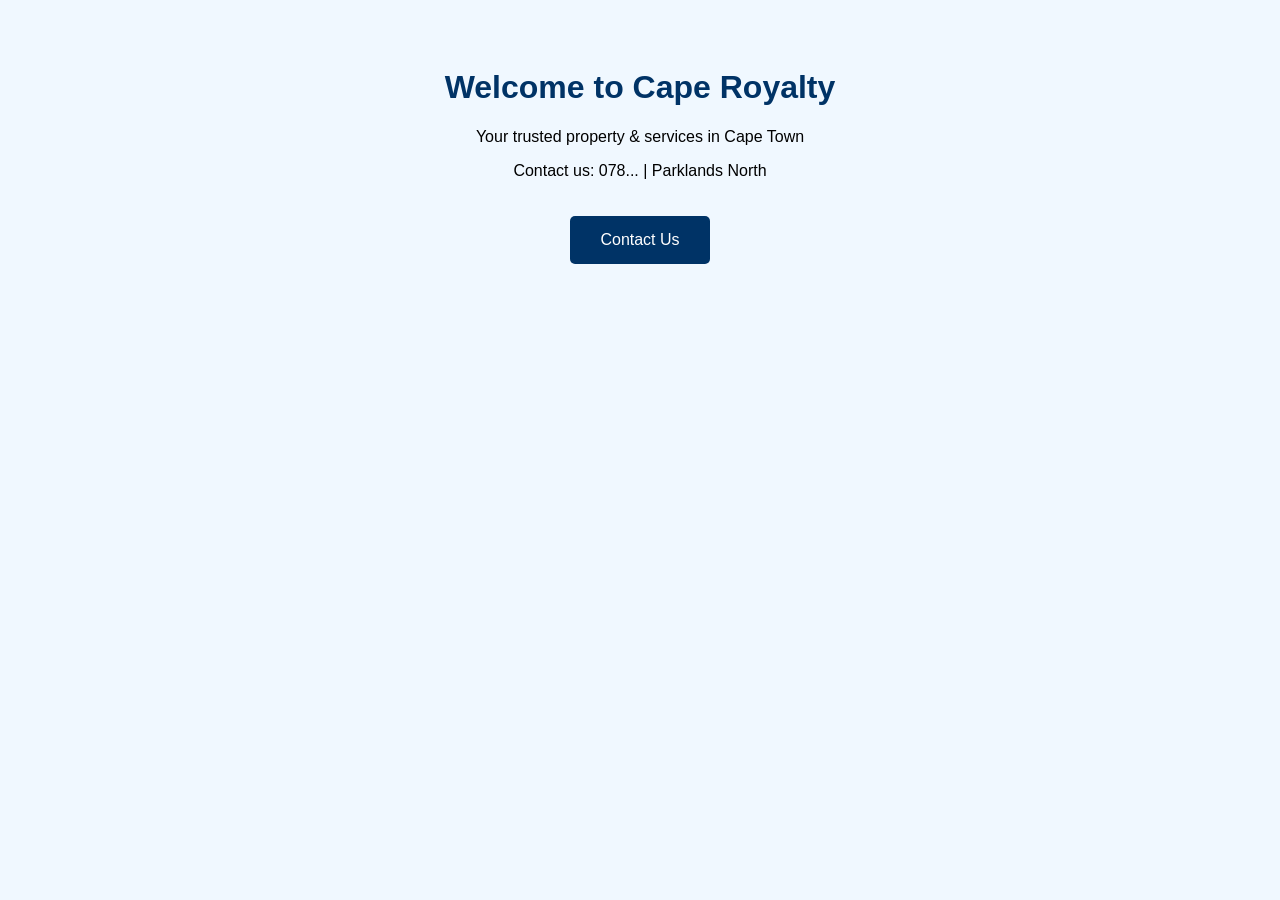
==== index.html @ aa7a1194 "Create index.html" ====
<!DOCTYPE html>
<html>
<head>
  <title>Cape Royalty - Cape Town</title>
  <meta name="viewport" content="width=device-width, initial-scale=1">
  <style>
    body { font-family: Arial; text-align: center; padding: 40px; background: #f0f8ff; }
    h1 { color: #003366; }
    .btn { background: #003366; color: white; padding: 15px 30px; text-decoration: none; border-radius: 5px; display: inline-block; margin-top: 20px; }
  </style>
</head>
<body>
  <h1>Welcome to Cape Royalty</h1>
  <p>Your trusted property & services in Cape Town</p>
  <p>Contact us: 078... | Parklands North</p>
  <a class="btn" href="#">Contact Us</a>
</body>
</html>
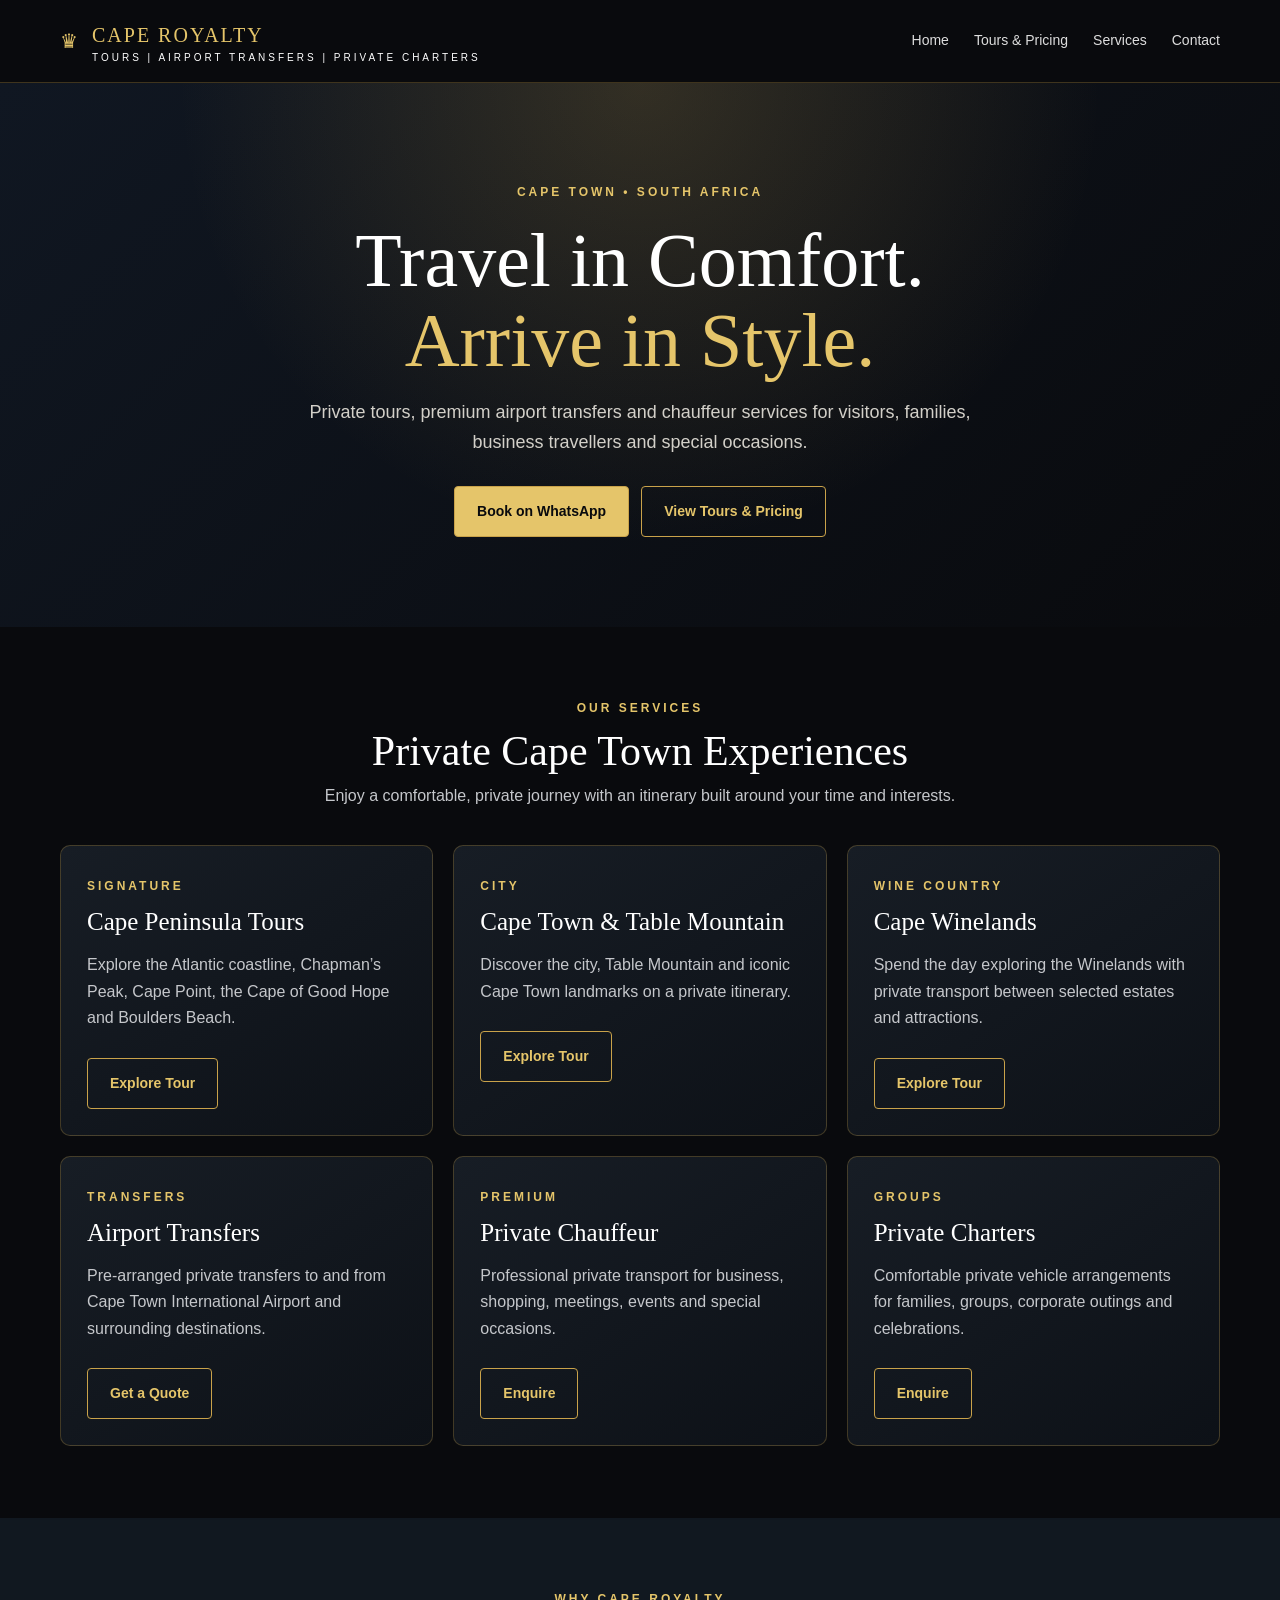
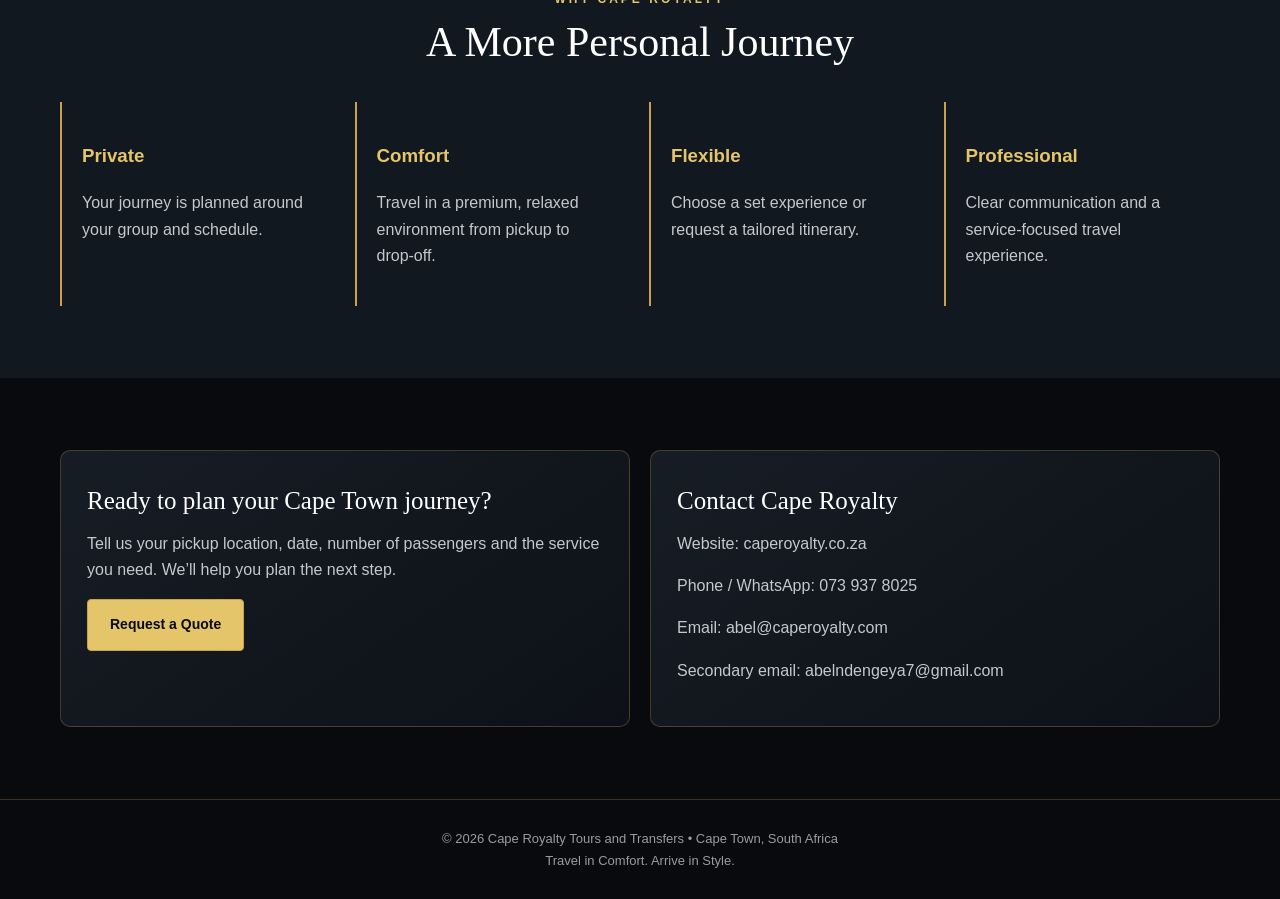
==== commit 25a0f40a: "Add files via upload" ====
--- a/index.html
+++ b/index.html
@@ -1,18 +1,29 @@
 <!DOCTYPE html>
-<html>
-<head>
-  <title>Cape Royalty - Cape Town</title>
-  <meta name="viewport" content="width=device-width, initial-scale=1">
-  <style>
-    body { font-family: Arial; text-align: center; padding: 40px; background: #f0f8ff; }
-    h1 { color: #003366; }
-    .btn { background: #003366; color: white; padding: 15px 30px; text-decoration: none; border-radius: 5px; display: inline-block; margin-top: 20px; }
-  </style>
-</head>
+<html lang="en"><head><meta charset="UTF-8"><meta name="viewport" content="width=device-width,initial-scale=1.0">
+<title>Cape Royalty Tours and Transfers | Cape Town</title>
+<meta name="description" content="Cape Royalty Tours and Transfers offers private Cape Town tours, airport transfers and chauffeur services.">
+<style>
+:root{--gold:#c9a24a;--gold2:#e5c56a;--ink:#090a0d;--panel:#151a21;--muted:#c5c7cb;--line:rgba(201,162,74,.28)}*{box-sizing:border-box}html{scroll-behavior:smooth}body{margin:0;background:var(--ink);color:#fff;font:16px/1.65 Arial,Helvetica,sans-serif}a{color:inherit;text-decoration:none}.wrap{width:min(1160px,92%);margin:auto}.nav{border-bottom:1px solid var(--line);background:#090a0d}.navin{min-height:82px;display:flex;align-items:center;justify-content:space-between;gap:20px}.brand{display:flex;align-items:center;gap:12px;color:var(--gold2);font-family:Georgia,serif;font-size:20px;letter-spacing:2px}.brand small{display:block;color:#fff;font:10px Arial;letter-spacing:3px}.links{display:flex;gap:25px;color:#ddd;font-size:14px}.links a:hover{color:var(--gold2)}.hero{padding:100px 0 90px;text-align:center;background:radial-gradient(circle at 50% 0,rgba(201,162,74,.2),transparent 55%),linear-gradient(135deg,#101722,#090a0d)}.eyebrow,.tag{color:var(--gold2);font-size:12px;letter-spacing:3px;text-transform:uppercase;font-weight:bold}.hero h1{font:clamp(42px,7vw,76px)/1.05 Georgia,serif;margin:18px 0}.gold{color:var(--gold2)}.hero p{max-width:720px;margin:0 auto 28px;color:#d3d0c9;font-size:18px}.actions{display:flex;justify-content:center;gap:12px;flex-wrap:wrap}.btn{display:inline-block;padding:13px 22px;border:1px solid var(--gold);border-radius:4px;font-weight:bold;font-size:14px}.btn-gold{background:var(--gold2);color:#090a0d}.btn-outline{color:var(--gold2)}.section{padding:72px 0}.dark{background:#111820}.section-head{text-align:center;margin:0 auto 36px}.section-head h2{font:42px Georgia,serif;margin:8px 0}.section-head p{max-width:700px;margin:auto;color:var(--muted)}.grid{display:grid;grid-template-columns:repeat(3,1fr);gap:20px}.card,.panel{background:linear-gradient(145deg,#171d25,#0d1117);border:1px solid var(--line);border-radius:10px;padding:26px}.card h3,.panel h3{font:25px Georgia,serif;margin:10px 0}.card p,.panel p{color:#c5c7cb}.card .btn{margin-top:10px}.features{display:grid;grid-template-columns:repeat(4,1fr);gap:18px}.feature{padding:20px;border-left:2px solid var(--gold)}.feature h3{color:var(--gold2)}.feature p{color:var(--muted)}.two{display:grid;grid-template-columns:1fr 1fr;gap:20px}.footer{padding:28px 0;text-align:center;color:#9b9b9b;border-top:1px solid var(--line);font-size:13px}
+@media(max-width:760px){.links{display:none}.hero{padding:70px 0}.grid,.features,.two{grid-template-columns:1fr}.section{padding:54px 0}.section-head h2{font-size:34px}}
+</style></head>
 <body>
-  <h1>Welcome to Cape Royalty</h1>
-  <p>Your trusted property & services in Cape Town</p>
-  <p>Contact us: 078... | Parklands North</p>
-  <a class="btn" href="#">Contact Us</a>
-</body>
-</html>+<nav class="nav"><div class="wrap navin"><a class="brand" href="index.html"><span aria-hidden="true">♛</span><span>CAPE ROYALTY<small>TOURS | AIRPORT TRANSFERS | PRIVATE CHARTERS</small></span></a><div class="links"><a href="index.html">Home</a><a href="pricing.html">Tours & Pricing</a><a href="#services">Services</a><a href="#contact">Contact</a></div></div></nav>
+<header class="hero"><div class="wrap"><div class="eyebrow">Cape Town • South Africa</div><h1>Travel in Comfort.<br><span class="gold">Arrive in Style.</span></h1><p>Private tours, premium airport transfers and chauffeur services for visitors, families, business travellers and special occasions.</p><div class="actions"><a class="btn btn-gold" href="https://wa.me/27739378025?text=Hello%20Cape%20Royalty%2C%20I%20would%20like%20to%20make%20an%20enquiry.">Book on WhatsApp</a><a class="btn btn-outline" href="pricing.html">View Tours & Pricing</a></div></div></header>
+<section class="section" id="services"><div class="wrap"><div class="section-head"><div class="eyebrow">Our Services</div><h2>Private Cape Town Experiences</h2><p>Enjoy a comfortable, private journey with an itinerary built around your time and interests.</p></div>
+<div class="grid">
+<div class="card"><span class="tag">Signature</span><h3>Cape Peninsula Tours</h3><p>Explore the Atlantic coastline, Chapman’s Peak, Cape Point, the Cape of Good Hope and Boulders Beach.</p><a class="btn btn-outline" href="pricing.html#peninsula">Explore Tour</a></div>
+<div class="card"><span class="tag">City</span><h3>Cape Town & Table Mountain</h3><p>Discover the city, Table Mountain and iconic Cape Town landmarks on a private itinerary.</p><a class="btn btn-outline" href="pricing.html#city">Explore Tour</a></div>
+<div class="card"><span class="tag">Wine Country</span><h3>Cape Winelands</h3><p>Spend the day exploring the Winelands with private transport between selected estates and attractions.</p><a class="btn btn-outline" href="pricing.html#winelands">Explore Tour</a></div>
+<div class="card"><span class="tag">Transfers</span><h3>Airport Transfers</h3><p>Pre-arranged private transfers to and from Cape Town International Airport and surrounding destinations.</p><a class="btn btn-outline" href="pricing.html#airport">Get a Quote</a></div>
+<div class="card"><span class="tag">Premium</span><h3>Private Chauffeur</h3><p>Professional private transport for business, shopping, meetings, events and special occasions.</p><a class="btn btn-outline" href="https://wa.me/27739378025?text=Hello%20Cape%20Royalty%2C%20I%20would%20like%20a%20private%20chauffeur%20quote.">Enquire</a></div>
+<div class="card"><span class="tag">Groups</span><h3>Private Charters</h3><p>Comfortable private vehicle arrangements for families, groups, corporate outings and celebrations.</p><a class="btn btn-outline" href="https://wa.me/27739378025?text=Hello%20Cape%20Royalty%2C%20I%20would%20like%20a%20private%20charter%20quote.">Enquire</a></div>
+</div></div></section>
+<section class="section dark"><div class="wrap"><div class="section-head"><div class="eyebrow">Why Cape Royalty</div><h2>A More Personal Journey</h2></div><div class="features">
+<div class="feature"><h3>Private</h3><p>Your journey is planned around your group and schedule.</p></div>
+<div class="feature"><h3>Comfort</h3><p>Travel in a premium, relaxed environment from pickup to drop-off.</p></div>
+<div class="feature"><h3>Flexible</h3><p>Choose a set experience or request a tailored itinerary.</p></div>
+<div class="feature"><h3>Professional</h3><p>Clear communication and a service-focused travel experience.</p></div>
+</div></div></section>
+<section class="section" id="contact"><div class="wrap"><div class="two"><div class="panel"><h3>Ready to plan your Cape Town journey?</h3><p>Tell us your pickup location, date, number of passengers and the service you need. We’ll help you plan the next step.</p><a class="btn btn-gold" href="https://wa.me/27739378025?text=Hello%20Cape%20Royalty%2C%20I%20would%20like%20to%20request%20a%20quote.%20My%20service%20is%3A%20">Request a Quote</a></div><div class="panel"><h3>Contact Cape Royalty</h3><p>Website: <a href="https://caperoyalty.co.za">caperoyalty.co.za</a></p><p>Phone / WhatsApp: <a href="tel:+27739378025">073 937 8025</a></p><p>Email: <a href="mailto:abel@caperoyalty.com">abel@caperoyalty.com</a></p><p>Secondary email: <a href="mailto:abelndengeya7@gmail.com">abelndengeya7@gmail.com</a></p></div></div></div></section>
+<footer class="footer"><div class="wrap">© 2026 Cape Royalty Tours and Transfers • Cape Town, South Africa<br>Travel in Comfort. Arrive in Style.</div></footer>
+</body></html>
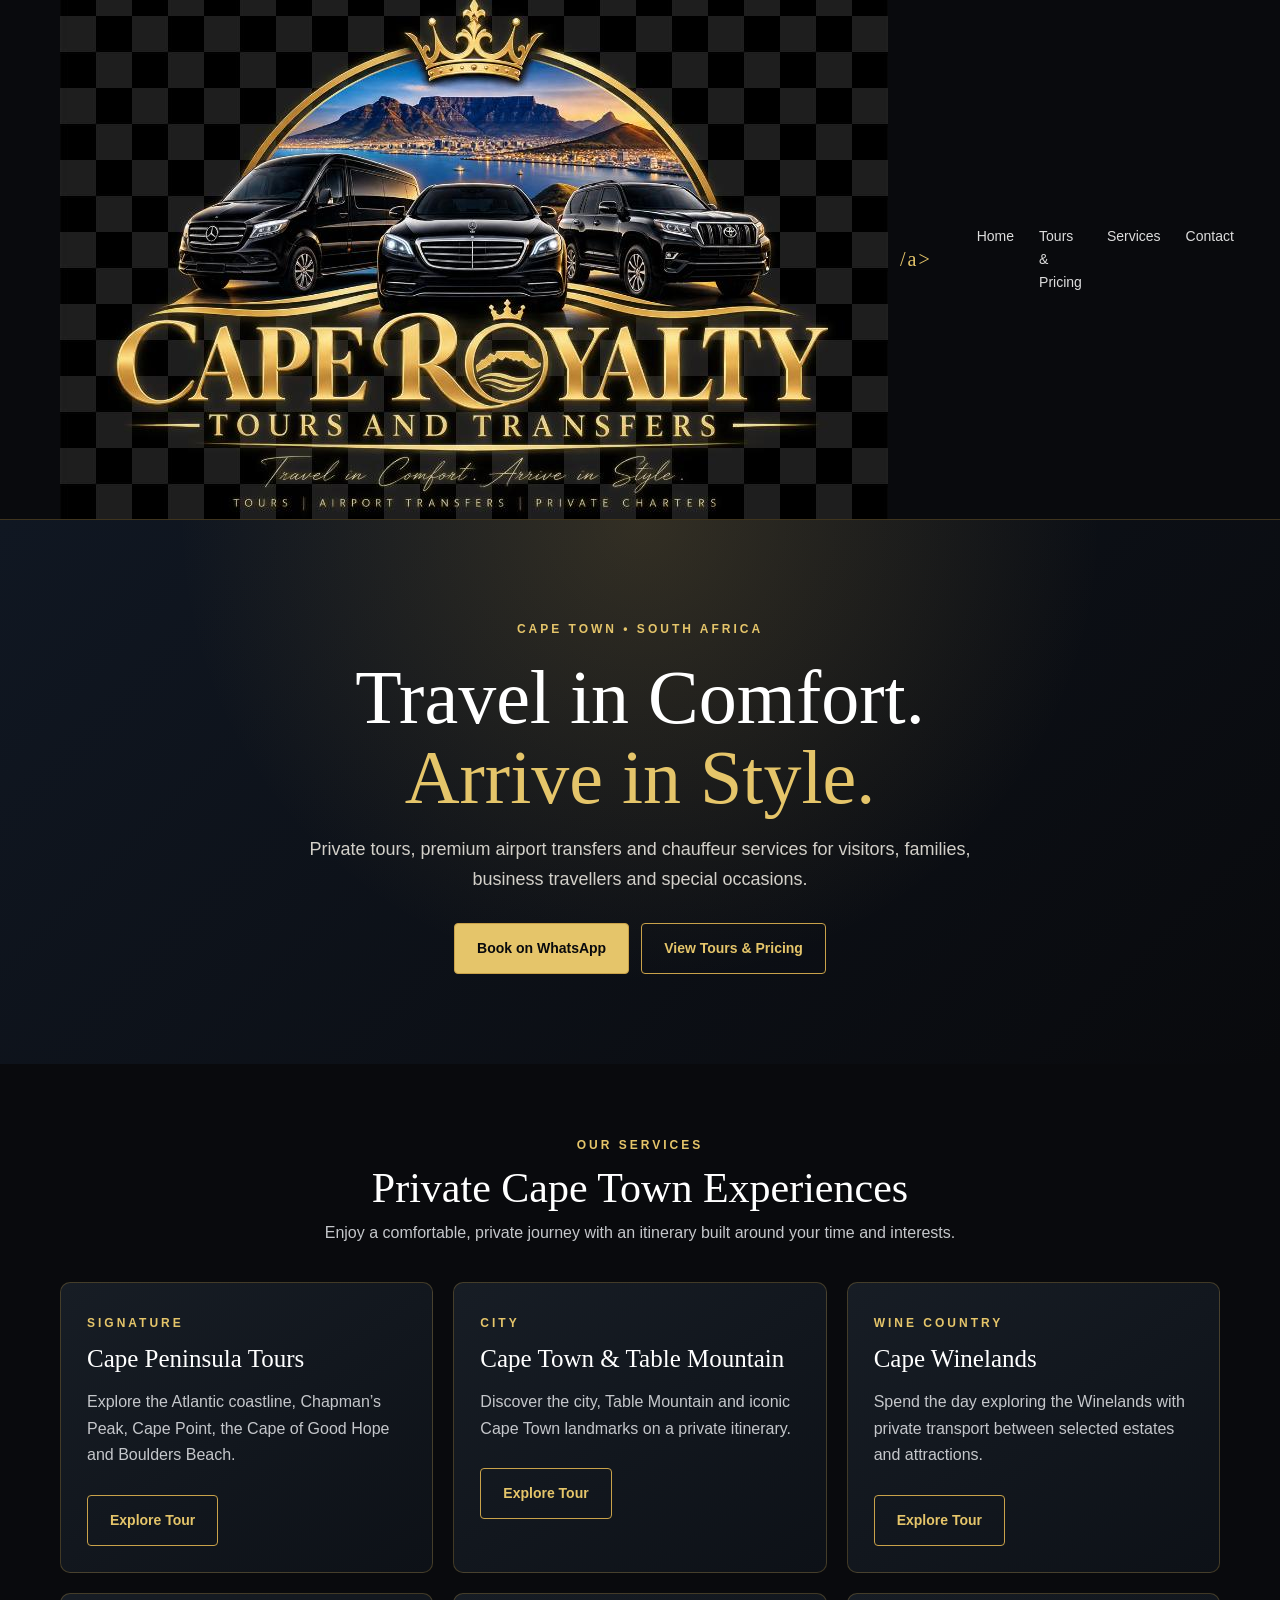
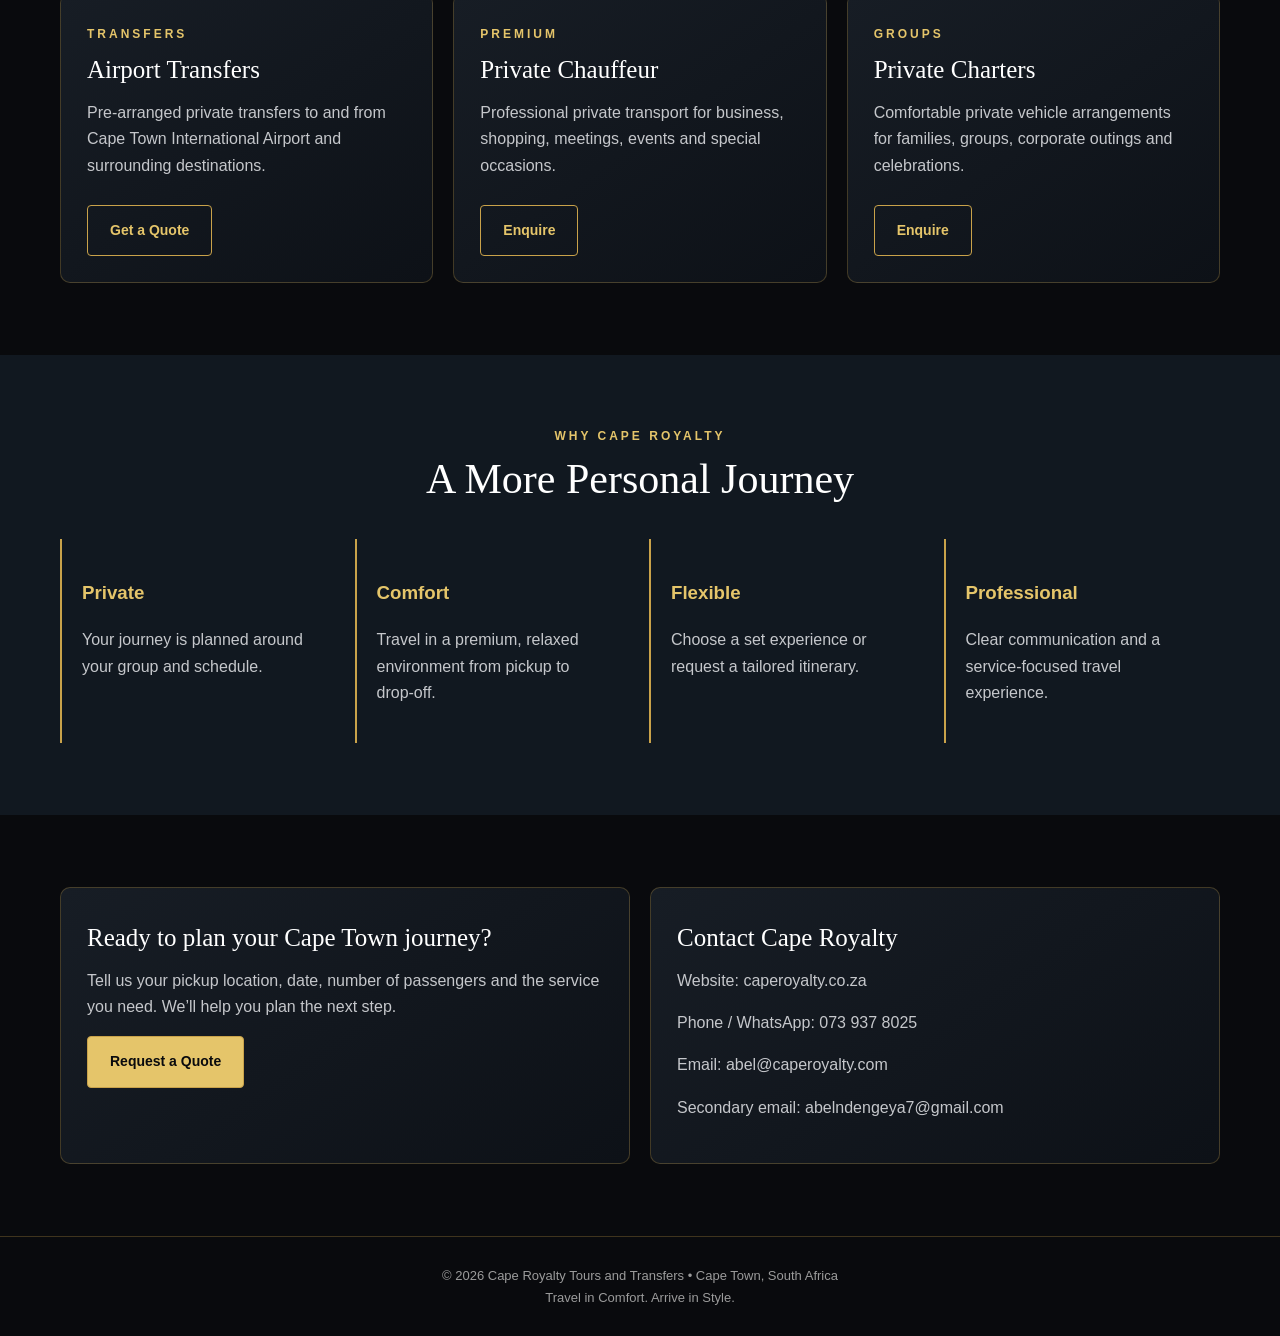
==== commit 89572261: "Replace brand logo in navigation" ====
--- a/index.html
+++ b/index.html
@@ -7,7 +7,7 @@
 @media(max-width:760px){.links{display:none}.hero{padding:70px 0}.grid,.features,.two{grid-template-columns:1fr}.section{padding:54px 0}.section-head h2{font-size:34px}}
 </style></head>
 <body>
-<nav class="nav"><div class="wrap navin"><a class="brand" href="index.html"><span aria-hidden="true">♛</span><span>CAPE ROYALTY<small>TOURS | AIRPORT TRANSFERS | PRIVATE CHARTERS</small></span></a><div class="links"><a href="index.html">Home</a><a href="pricing.html">Tours & Pricing</a><a href="#services">Services</a><a href="#contact">Contact</a></div></div></nav>
+<nav class="nav"><div class="wrap navin"><a class="brand" href="index.html"><img src="cape-royalty-logo.png.jpeg"alt="Cape Royalty Tours and Transferes"class-brand-logo">/a><div class="links"><a href="index.html">Home</a><a href="pricing.html">Tours & Pricing</a><a href="#services">Services</a><a href="#contact">Contact</a></div></div></nav>
 <header class="hero"><div class="wrap"><div class="eyebrow">Cape Town • South Africa</div><h1>Travel in Comfort.<br><span class="gold">Arrive in Style.</span></h1><p>Private tours, premium airport transfers and chauffeur services for visitors, families, business travellers and special occasions.</p><div class="actions"><a class="btn btn-gold" href="https://wa.me/27739378025?text=Hello%20Cape%20Royalty%2C%20I%20would%20like%20to%20make%20an%20enquiry.">Book on WhatsApp</a><a class="btn btn-outline" href="pricing.html">View Tours & Pricing</a></div></div></header>
 <section class="section" id="services"><div class="wrap"><div class="section-head"><div class="eyebrow">Our Services</div><h2>Private Cape Town Experiences</h2><p>Enjoy a comfortable, private journey with an itinerary built around your time and interests.</p></div>
 <div class="grid">
@@ -26,4 +26,4 @@
 </div></div></section>
 <section class="section" id="contact"><div class="wrap"><div class="two"><div class="panel"><h3>Ready to plan your Cape Town journey?</h3><p>Tell us your pickup location, date, number of passengers and the service you need. We’ll help you plan the next step.</p><a class="btn btn-gold" href="https://wa.me/27739378025?text=Hello%20Cape%20Royalty%2C%20I%20would%20like%20to%20request%20a%20quote.%20My%20service%20is%3A%20">Request a Quote</a></div><div class="panel"><h3>Contact Cape Royalty</h3><p>Website: <a href="https://caperoyalty.co.za">caperoyalty.co.za</a></p><p>Phone / WhatsApp: <a href="tel:+27739378025">073 937 8025</a></p><p>Email: <a href="mailto:abel@caperoyalty.com">abel@caperoyalty.com</a></p><p>Secondary email: <a href="mailto:abelndengeya7@gmail.com">abelndengeya7@gmail.com</a></p></div></div></div></section>
 <footer class="footer"><div class="wrap">© 2026 Cape Royalty Tours and Transfers • Cape Town, South Africa<br>Travel in Comfort. Arrive in Style.</div></footer>
-</body></html>+</body></html>
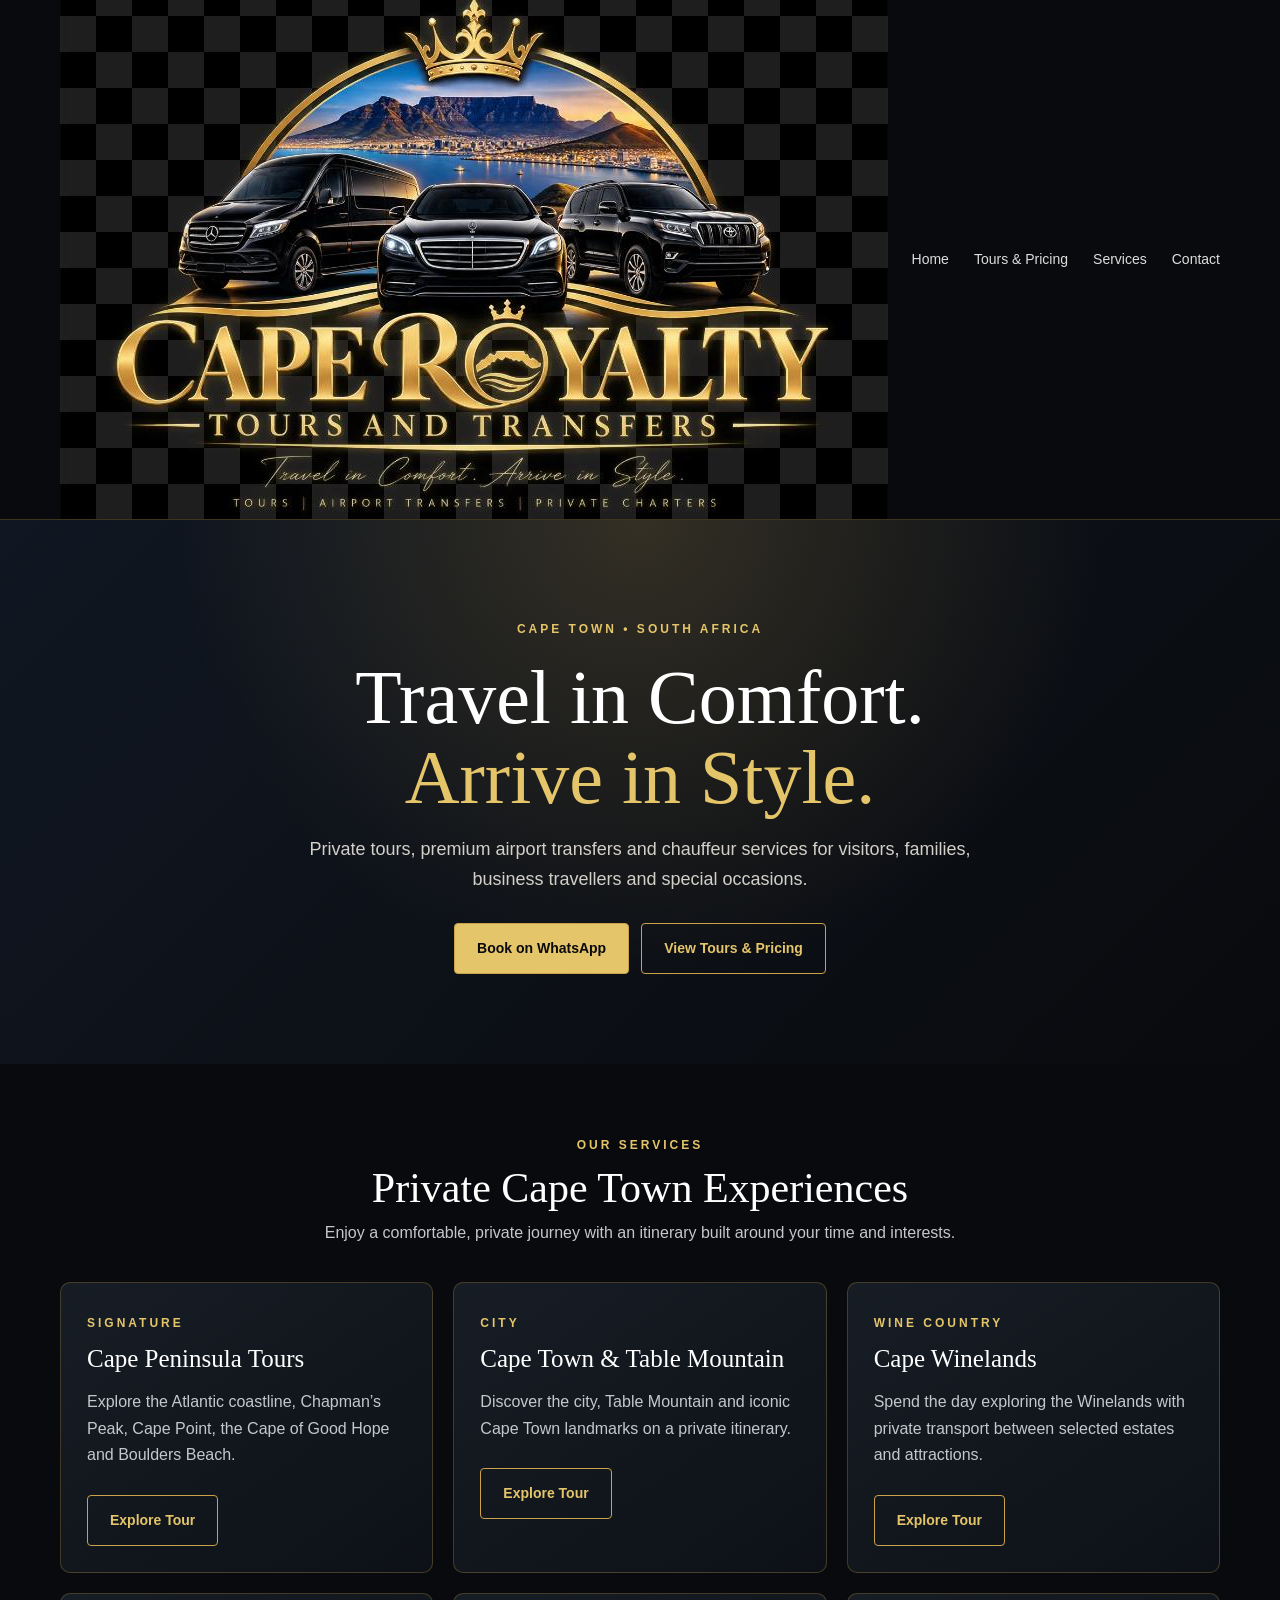
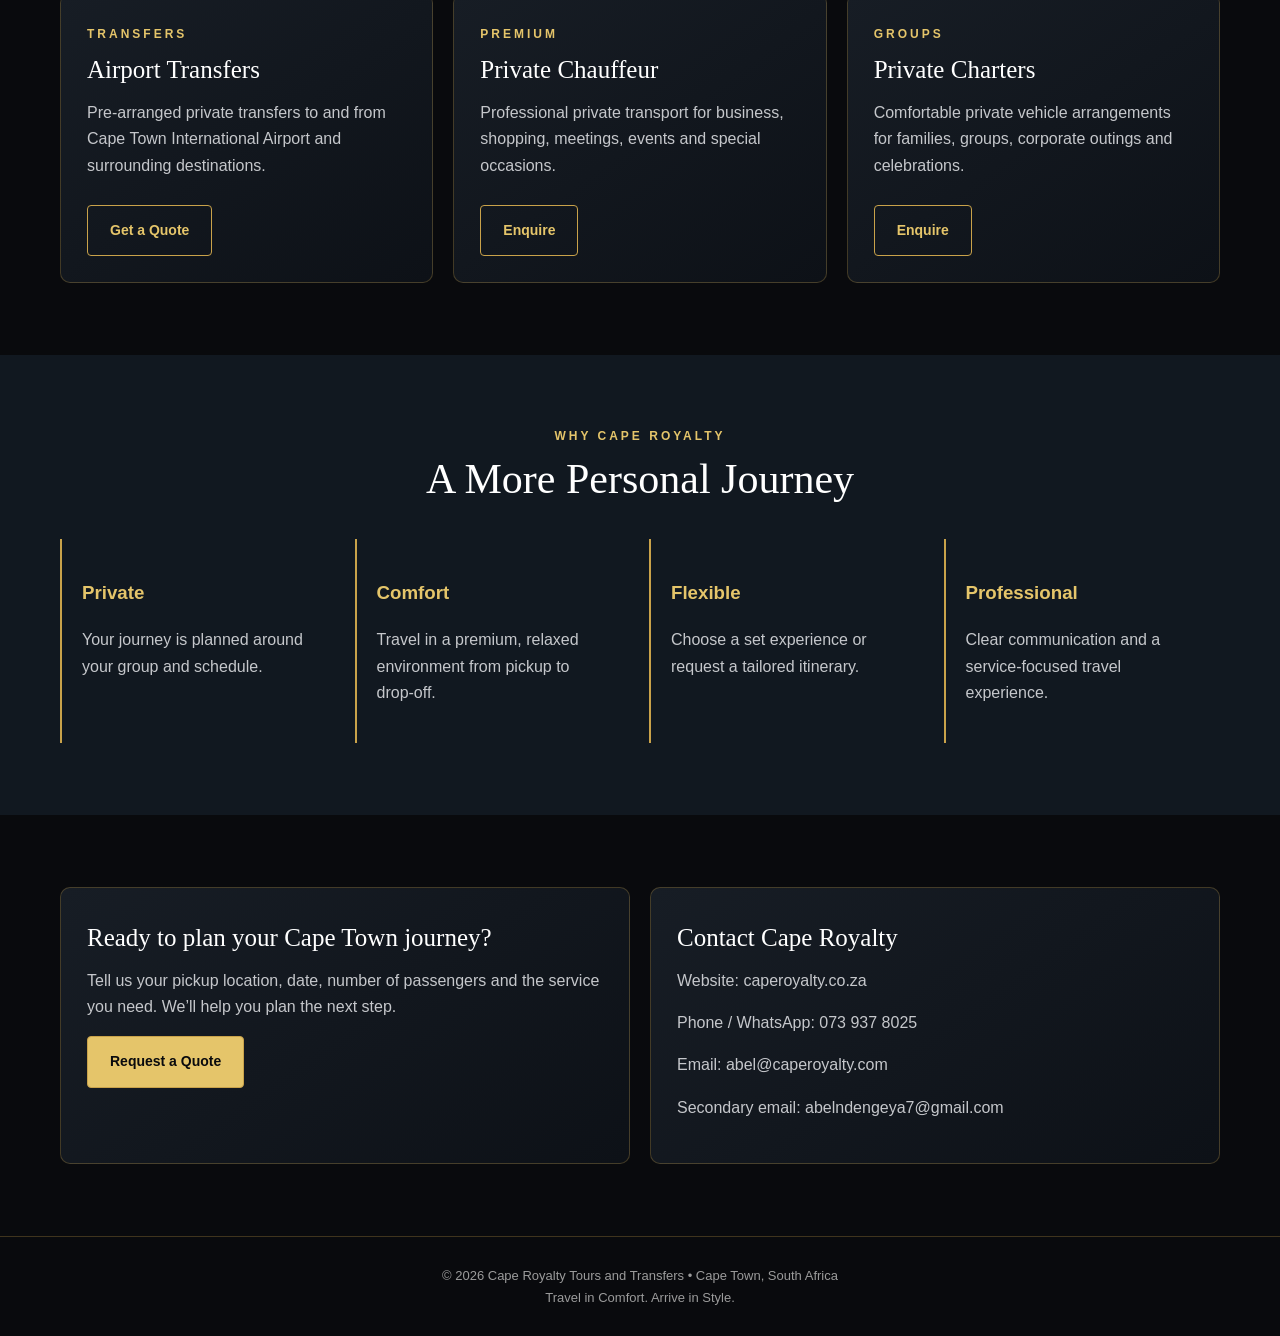
==== commit f0e0a9cb: "Replace old navigation with updated version" ====
--- a/index.html
+++ b/index.html
@@ -7,7 +7,7 @@
 @media(max-width:760px){.links{display:none}.hero{padding:70px 0}.grid,.features,.two{grid-template-columns:1fr}.section{padding:54px 0}.section-head h2{font-size:34px}}
 </style></head>
 <body>
-<nav class="nav"><div class="wrap navin"><a class="brand" href="index.html"><img src="cape-royalty-logo.png.jpeg"alt="Cape Royalty Tours and Transferes"class-brand-logo">/a><div class="links"><a href="index.html">Home</a><a href="pricing.html">Tours & Pricing</a><a href="#services">Services</a><a href="#contact">Contact</a></div></div></nav>
+<nav class="nav"><div class="wrap navin"><a class="brand" href="index.html"><img src="cape-royalty-logo.png.jpeg"alt="Cape Royalty Tours and Transferes"class-brand-logo"style="height:48px;width:auto;display:block"></a><div class="links"><a href="index.html">Home</a><a href="pricing.html">Tours & Pricing</a><a href="#services">Services</a><a href="#contact">Contact</a></div></div></nav>
 <header class="hero"><div class="wrap"><div class="eyebrow">Cape Town • South Africa</div><h1>Travel in Comfort.<br><span class="gold">Arrive in Style.</span></h1><p>Private tours, premium airport transfers and chauffeur services for visitors, families, business travellers and special occasions.</p><div class="actions"><a class="btn btn-gold" href="https://wa.me/27739378025?text=Hello%20Cape%20Royalty%2C%20I%20would%20like%20to%20make%20an%20enquiry.">Book on WhatsApp</a><a class="btn btn-outline" href="pricing.html">View Tours & Pricing</a></div></div></header>
 <section class="section" id="services"><div class="wrap"><div class="section-head"><div class="eyebrow">Our Services</div><h2>Private Cape Town Experiences</h2><p>Enjoy a comfortable, private journey with an itinerary built around your time and interests.</p></div>
 <div class="grid">
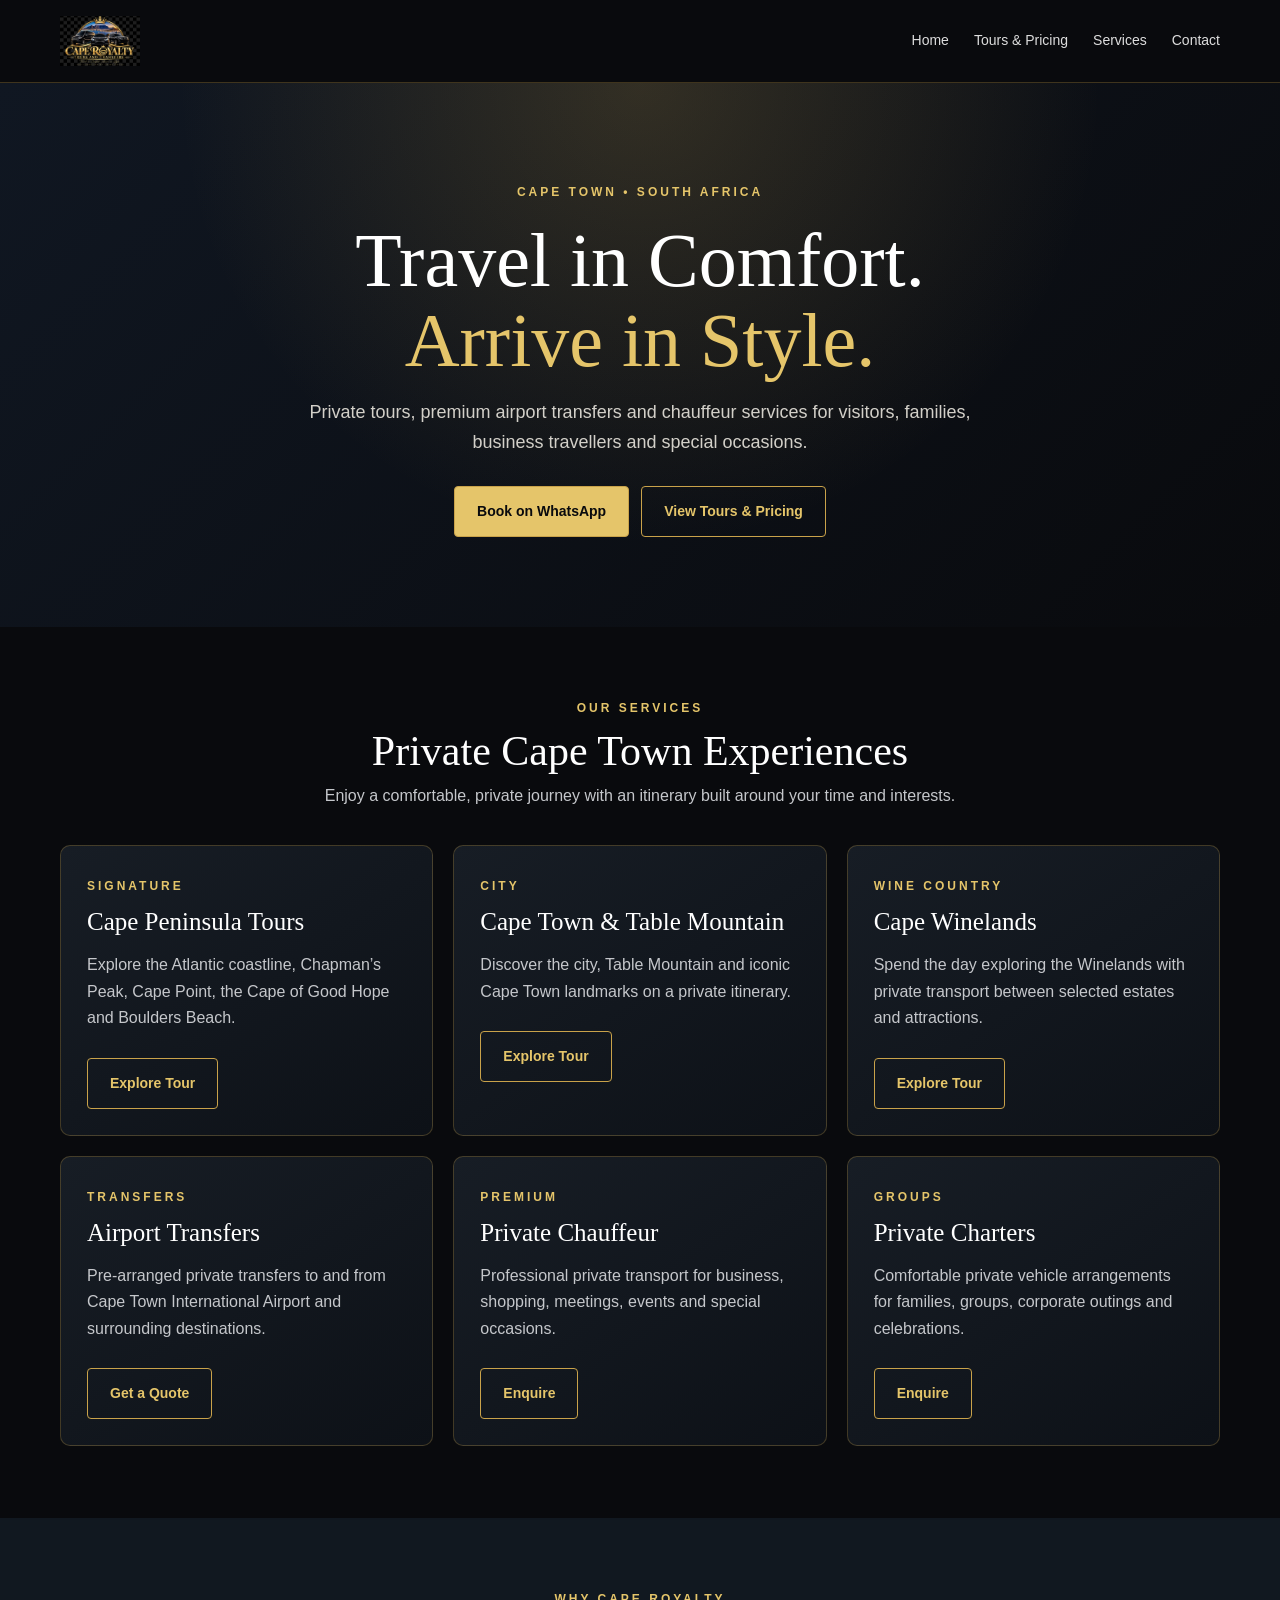
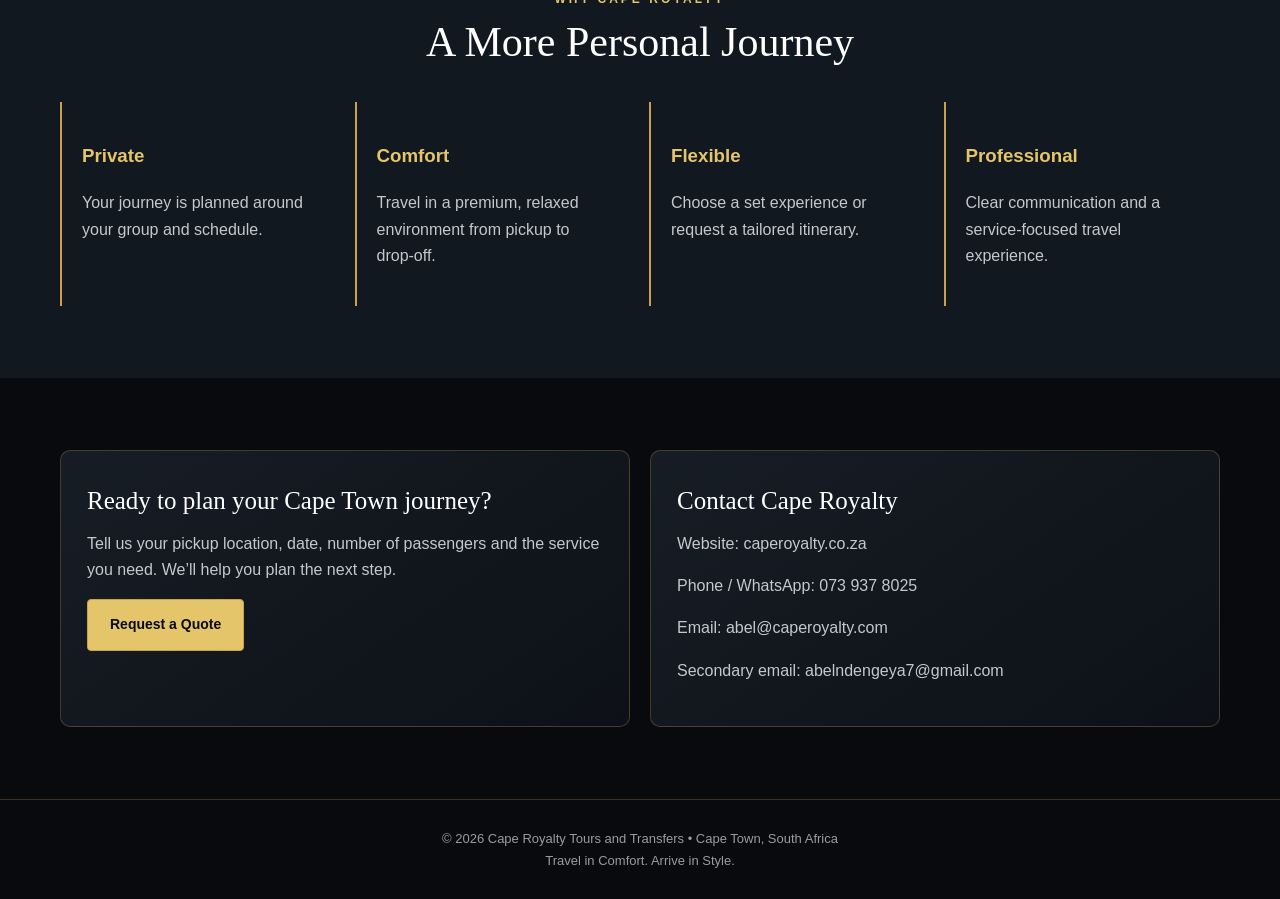
==== commit 5d3d21da: "Update index.html" ====
--- a/index.html
+++ b/index.html
@@ -7,7 +7,7 @@
 @media(max-width:760px){.links{display:none}.hero{padding:70px 0}.grid,.features,.two{grid-template-columns:1fr}.section{padding:54px 0}.section-head h2{font-size:34px}}
 </style></head>
 <body>
-<nav class="nav"><div class="wrap navin"><a class="brand" href="index.html"><img src="cape-royalty-logo.png.jpeg"alt="Cape Royalty Tours and Transferes"class-brand-logo"style="height:48px;width:auto;display:block"></a><div class="links"><a href="index.html">Home</a><a href="pricing.html">Tours & Pricing</a><a href="#services">Services</a><a href="#contact">Contact</a></div></div></nav>
+<nav class="nav"><div class="wrap navin"><a class="brand" href="index.html"><img style="height:50px;width:auto;display:block"src="cape-royalty-logo.png.jpeg"alt="Cape Royalty Tours and Transferes"class-brand-logo"style="height:48px;width:auto;display:block"></a><div class="links"><a href="index.html">Home</a><a href="pricing.html">Tours & Pricing</a><a href="#services">Services</a><a href="#contact">Contact</a></div></div></nav>
 <header class="hero"><div class="wrap"><div class="eyebrow">Cape Town • South Africa</div><h1>Travel in Comfort.<br><span class="gold">Arrive in Style.</span></h1><p>Private tours, premium airport transfers and chauffeur services for visitors, families, business travellers and special occasions.</p><div class="actions"><a class="btn btn-gold" href="https://wa.me/27739378025?text=Hello%20Cape%20Royalty%2C%20I%20would%20like%20to%20make%20an%20enquiry.">Book on WhatsApp</a><a class="btn btn-outline" href="pricing.html">View Tours & Pricing</a></div></div></header>
 <section class="section" id="services"><div class="wrap"><div class="section-head"><div class="eyebrow">Our Services</div><h2>Private Cape Town Experiences</h2><p>Enjoy a comfortable, private journey with an itinerary built around your time and interests.</p></div>
 <div class="grid">
